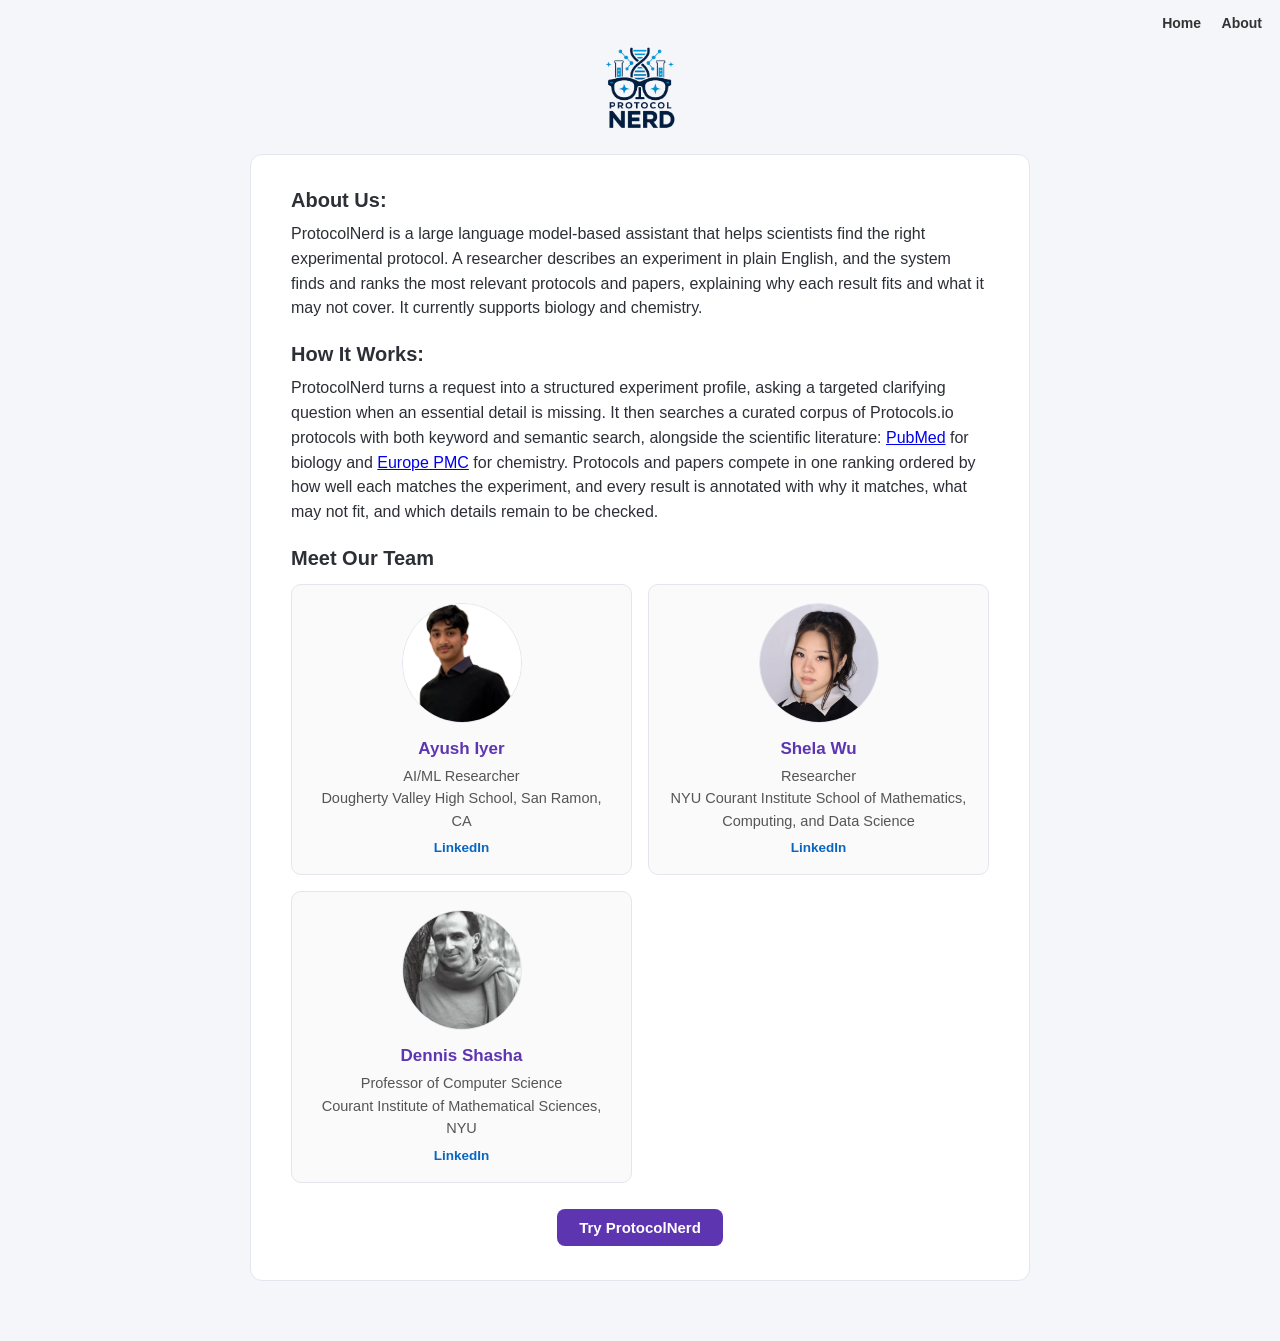
==== protocolnerd-website/about.html @ 1912ea3a "Sync from development repo (2026-08-30)" ====
<!DOCTYPE html>
<html lang="en">
<head>
  <meta charset="UTF-8">
  <meta name="viewport" content="width=device-width, initial-scale=1.0">
  <title>About Us - ProtocolNerd</title>
  <style>
    * { margin: 0; padding: 0; box-sizing: border-box; }
    body {
      font-family: -apple-system, BlinkMacSystemFont, "Segoe UI", sans-serif;
      background: #f5f6fa;
      color: #2c2f36;
      min-height: 100vh;
    }
    .toolbar {
      position: absolute;
      top: 14px;
      right: 18px;
    }
    .toolbar a {
      margin-left: 16px;
      text-decoration: none;
      color: #333;
      font-weight: 600;
      font-size: 14px;
    }
    .toolbar a:hover { color: #5e35b1; }
    .logo-wrap { text-align: center; padding: 34px 0 6px; }
    .logo-wrap img { height: 110px; width: auto; }
    #container {
      max-width: 780px;
      margin: 0 auto 60px;
      background: #fff;
      border: 1px solid #e3e6ee;
      border-radius: 12px;
      padding: 34px 40px;
    }
    h2 { font-size: 20px; margin: 22px 0 10px; }
    h2:first-child { margin-top: 0; }
    p { font-size: 16px; line-height: 1.55; }
    .team-grid {
      display: grid;
      grid-template-columns: repeat(auto-fit, minmax(260px, 1fr));
      gap: 16px;
      margin-top: 14px;
    }
    .team-member {
      background: #fafafa;
      border: 1px solid #e3e6ee;
      border-radius: 10px;
      padding: 18px;
    }
    .team-member img {
      width: 120px; height: 120px; object-fit: cover; object-position: top;
      border-radius: 50%; margin-bottom: 12px; border: 1px solid #e3e6ee;
    }
    .team-member { text-align: center; }
    .team-member h3 { font-size: 17px; margin-bottom: 6px; }
    .team-member h3 a { color: #5e35b1; text-decoration: none; }
    .team-member h3 a:hover { text-decoration: underline; }
    .team-member p { font-size: 14.5px; color: #555; }
    .team-member .li-link {
      display: inline-block; margin-top: 8px; font-size: 13.5px; font-weight: 600;
      color: #0a66c2; text-decoration: none;
    }
    .team-member .li-link:hover { text-decoration: underline; }
    .footer-nav { text-align: center; margin-top: 26px; }
    .footer-nav a {
      display: inline-block;
      background: #5e35b1;
      color: #fff;
      text-decoration: none;
      padding: 10px 22px;
      border-radius: 8px;
      font-weight: 600;
      font-size: 15px;
    }
  </style>
</head>
<body>
  <div class="toolbar">
    <a href="chat.html">Home</a>
    <a href="about.html">About</a>
  </div>

  <div class="logo-wrap">
    <a href="chat.html"><img src="assets/ProtocolNerd_Logo.png" alt="ProtocolNerd Logo"></a>
  </div>

  <div id="container">
    <h2>About Us:</h2>
    <p>ProtocolNerd is a large language model-based assistant that helps scientists find the right experimental protocol. A researcher describes an experiment in plain English, and the system finds and ranks the most relevant protocols and papers, explaining why each result fits and what it may not cover. It currently supports biology and chemistry.</p>

    <h2>How It Works:</h2>
    <p>ProtocolNerd turns a request into a structured experiment profile, asking a targeted clarifying question when an essential detail is missing. It then searches a curated corpus of Protocols.io protocols with both keyword and semantic search, alongside the scientific literature: <a href="https://pubmed.ncbi.nlm.nih.gov/" target="_blank">PubMed</a> for biology and <a href="https://europepmc.org/" target="_blank">Europe PMC</a> for chemistry. Protocols and papers compete in one ranking ordered by how well each matches the experiment, and every result is annotated with why it matches, what may not fit, and which details remain to be checked.</p>

    <h2>Meet Our Team</h2>
    <div class="team-grid">
      <div class="team-member">
        <img src="assets/ayush_iyer.png" alt="Ayush Iyer">
        <h3><a href="https://www.linkedin.com/in/ayush-iyer-020a63375/" target="_blank">Ayush Iyer</a></h3>
        <p>AI/ML Researcher<br>
        Dougherty Valley High School, San Ramon, CA</p>
        <a class="li-link" href="https://www.linkedin.com/in/ayush-iyer-020a63375/" target="_blank">LinkedIn</a>
      </div>
      <div class="team-member">
        <img src="assets/shela.png" alt="Shela Wu">
        <h3><a href="https://www.linkedin.com/in/shelawu/" target="_blank">Shela Wu</a></h3>
        <p>Researcher<br>
        NYU Courant Institute School of Mathematics, Computing, and Data Science</p>
        <a class="li-link" href="https://www.linkedin.com/in/shelawu/" target="_blank">LinkedIn</a>
      </div>
      <div class="team-member">
        <img src="assets/dennis_shasha.jpg" alt="Dennis Shasha">
        <h3><a href="https://cs.nyu.edu/~shasha/" target="_blank">Dennis Shasha</a></h3>
        <p>Professor of Computer Science<br>
        Courant Institute of Mathematical Sciences, NYU</p>
        <a class="li-link" href="https://www.linkedin.com/in/dennis-shasha-a91a567/" target="_blank">LinkedIn</a>
      </div>
    </div>

    <div class="footer-nav">
      <a href="chat.html">Try ProtocolNerd</a>
    </div>
  </div>
</body>
</html>
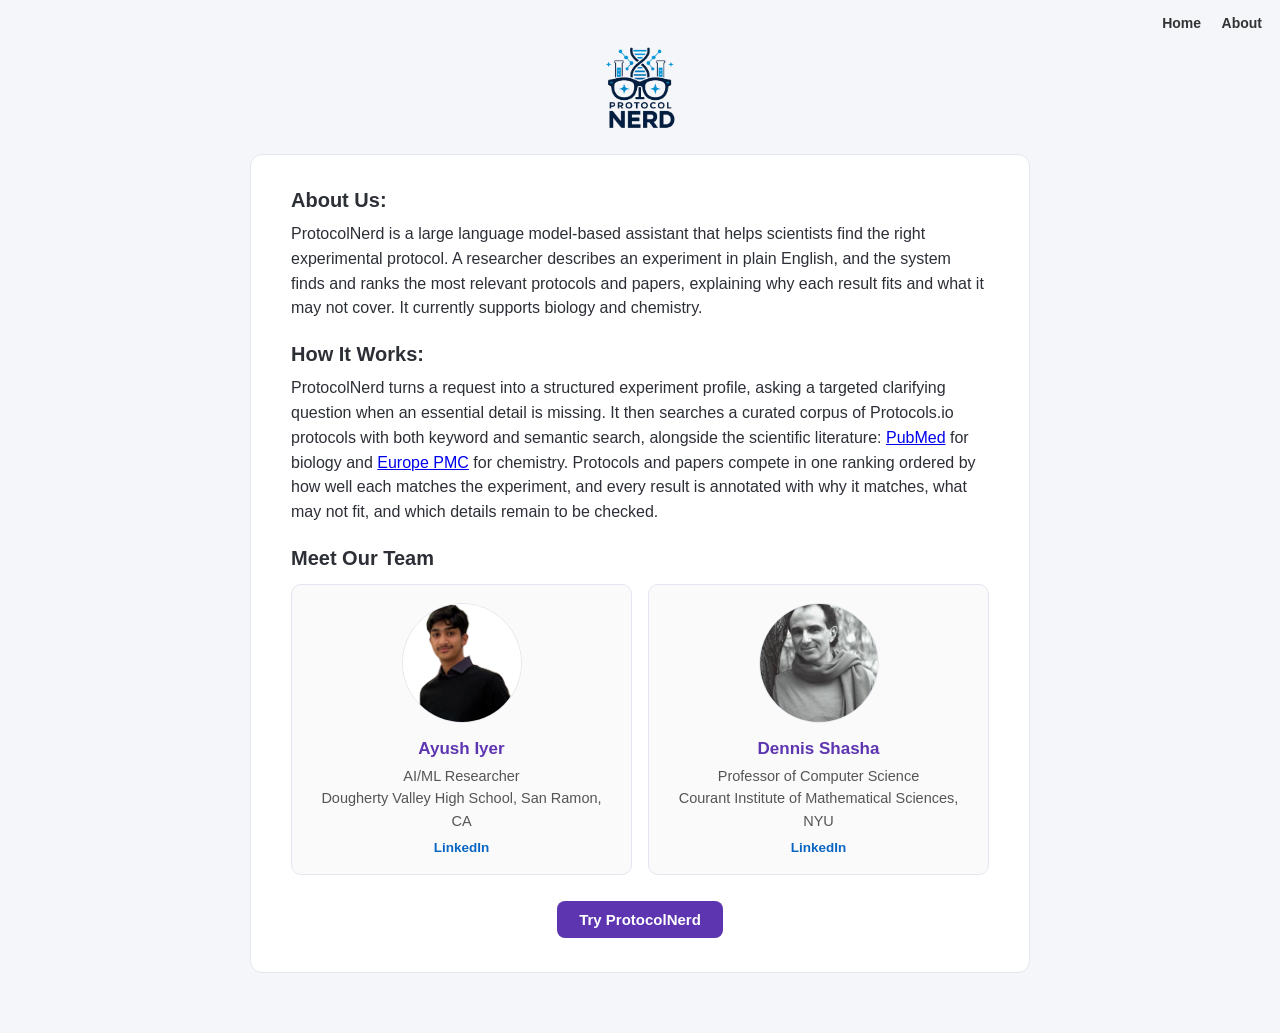
==== commit f6f6ef87: "Sync from development repo (2026-09-01)" ====
--- a/protocolnerd-website/about.html
+++ b/protocolnerd-website/about.html
@@ -104,13 +104,6 @@
         <a class="li-link" href="https://www.linkedin.com/in/ayush-iyer-020a63375/" target="_blank">LinkedIn</a>
       </div>
       <div class="team-member">
-        <img src="assets/shela.png" alt="Shela Wu">
-        <h3><a href="https://www.linkedin.com/in/shelawu/" target="_blank">Shela Wu</a></h3>
-        <p>Researcher<br>
-        NYU Courant Institute School of Mathematics, Computing, and Data Science</p>
-        <a class="li-link" href="https://www.linkedin.com/in/shelawu/" target="_blank">LinkedIn</a>
-      </div>
-      <div class="team-member">
         <img src="assets/dennis_shasha.jpg" alt="Dennis Shasha">
         <h3><a href="https://cs.nyu.edu/~shasha/" target="_blank">Dennis Shasha</a></h3>
         <p>Professor of Computer Science<br>
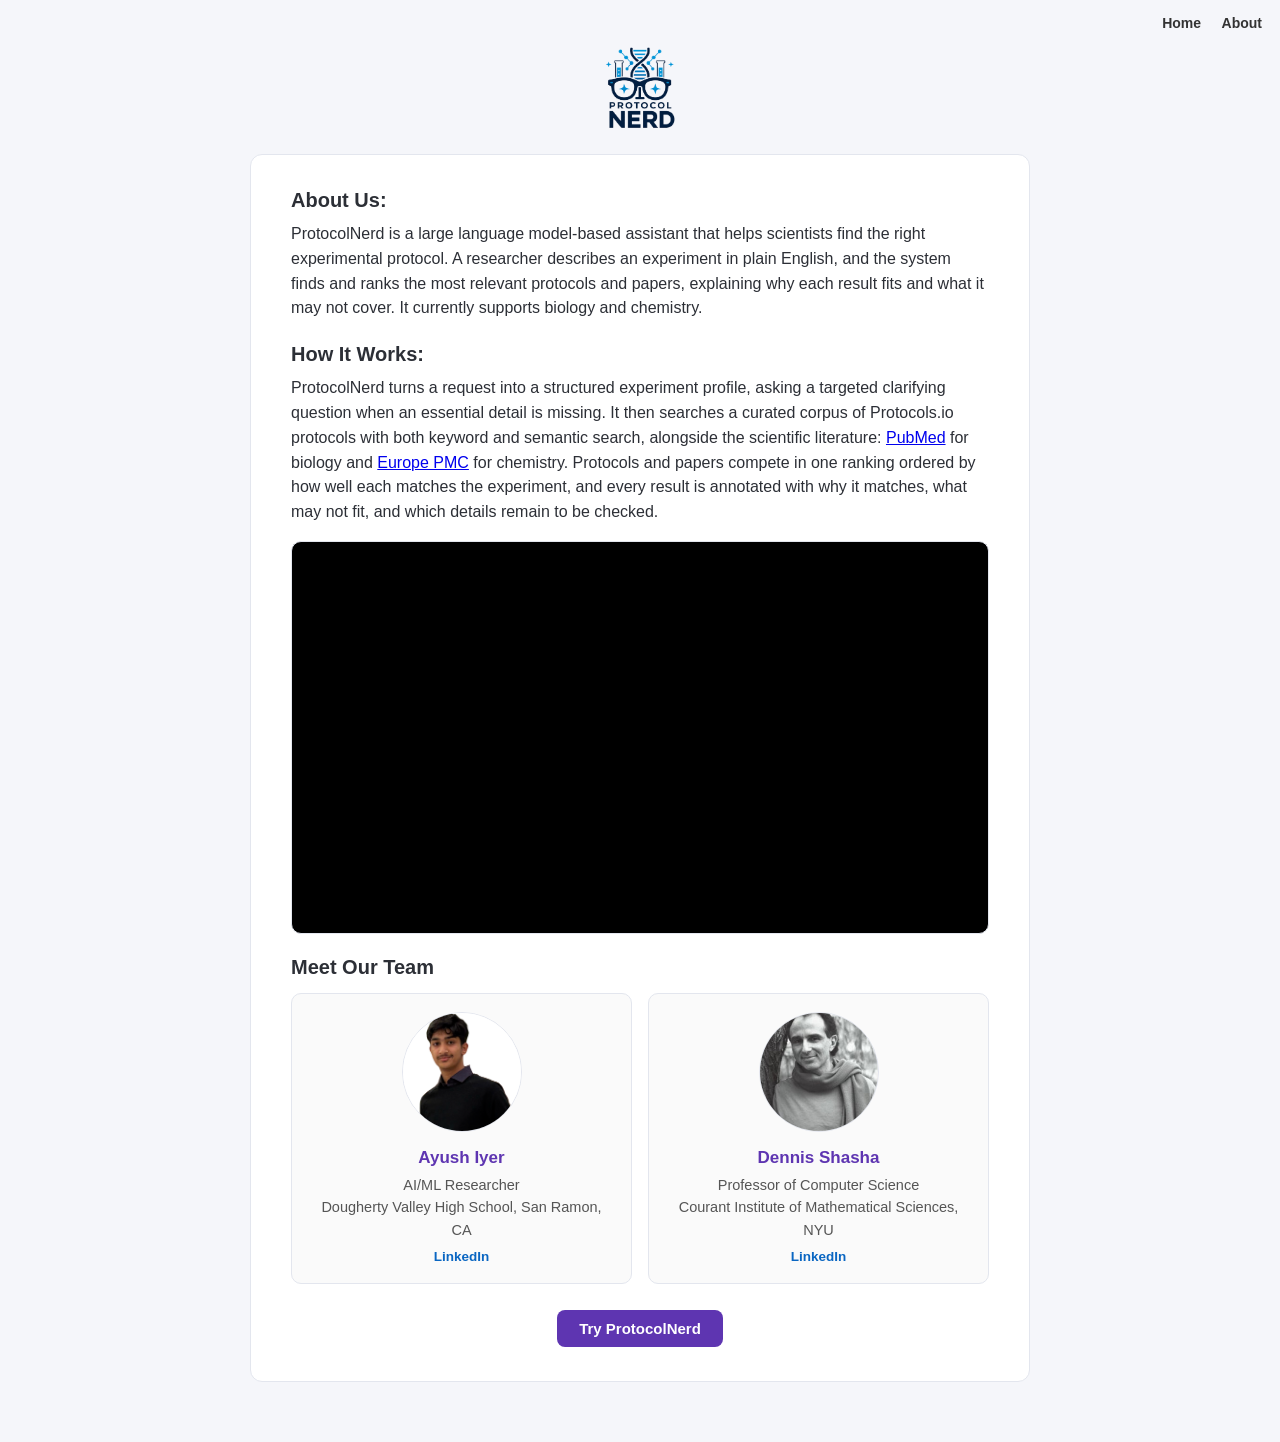
==== commit 30b99eeb: "Sync from development repo (2026-09-20)" ====
--- a/protocolnerd-website/about.html
+++ b/protocolnerd-website/about.html
@@ -64,6 +64,16 @@
       color: #0a66c2; text-decoration: none;
     }
     .team-member .li-link:hover { text-decoration: underline; }
+    .video {
+      position: relative;
+      aspect-ratio: 16 / 9;
+      margin-top: 16px;
+      border: 1px solid #e3e6ee;
+      border-radius: 10px;
+      overflow: hidden;
+      background: #000;
+    }
+    .video iframe { position: absolute; inset: 0; width: 100%; height: 100%; border: 0; }
     .footer-nav { text-align: center; margin-top: 26px; }
     .footer-nav a {
       display: inline-block;
@@ -93,6 +103,14 @@
 
     <h2>How It Works:</h2>
     <p>ProtocolNerd turns a request into a structured experiment profile, asking a targeted clarifying question when an essential detail is missing. It then searches a curated corpus of Protocols.io protocols with both keyword and semantic search, alongside the scientific literature: <a href="https://pubmed.ncbi.nlm.nih.gov/" target="_blank">PubMed</a> for biology and <a href="https://europepmc.org/" target="_blank">Europe PMC</a> for chemistry. Protocols and papers compete in one ranking ordered by how well each matches the experiment, and every result is annotated with why it matches, what may not fit, and which details remain to be checked.</p>
+    <div class="video">
+      <iframe src="https://www.youtube-nocookie.com/embed/kAf5PX162xs"
+              title="ProtocolNerd: 2-minute overview"
+              loading="lazy"
+              referrerpolicy="strict-origin-when-cross-origin"
+              allow="accelerometer; autoplay; clipboard-write; encrypted-media; gyroscope; picture-in-picture; web-share"
+              allowfullscreen></iframe>
+    </div>
 
     <h2>Meet Our Team</h2>
     <div class="team-grid">
